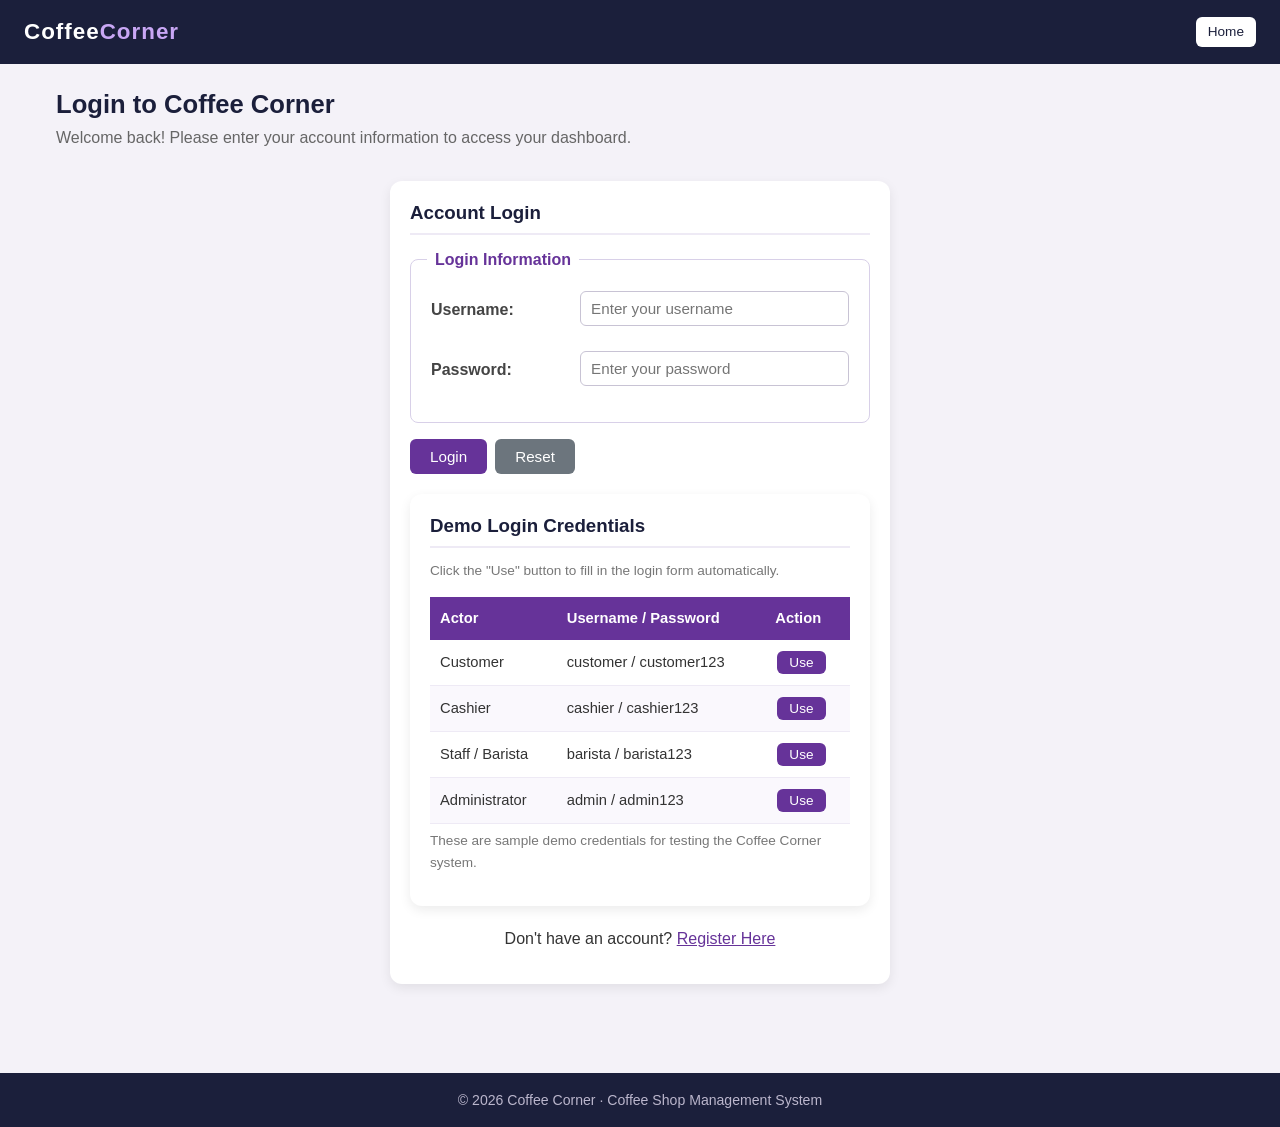
==== nnn/admin.html @ a1070505 "ai folder ar moddhe sobar .js code asse , so sobai code gula run kore dekbn apnader function gula pr" ====
<!DOCTYPE html>
<html lang="en">

<head>
    <meta charset="UTF-8">
    <meta name="viewport" content="width=device-width, initial-scale=1.0">
    <meta name="description" content="Coffee Corner Administrator Dashboard">
    <meta name="theme-color" content="#5b3825">

    <title>Admin Dashboard | Coffee Corner</title>

    <link rel="stylesheet" href="css/style.css">
</head>

<body>

    <!-- ==================== HEADER ==================== -->

    <header class="header">

        <a href="index.html" class="logo">
            Coffee<span>Corner</span>
        </a>

        <div class="user-info">

            <span class="badge admin">Administrator</span>

            <span id="welcomeUser">Welcome, Administrator</span>

            <a href="#" class="btn btn-small btn-light" onclick="logout(); return false;">
                Logout
            </a>

        </div>

    </header>


    <!-- ==================== NAVIGATION ==================== -->

    <nav class="topnav">

        <button type="button" id="nav-statsSection" class="active" onclick="showSection('statsSection')">
            Sales Analytics
        </button>

        <button type="button" id="nav-menuSection" onclick="showSection('menuSection')">
            Menu Management
        </button>

        <button type="button" id="nav-reviewsSection" onclick="showSection('reviewsSection')">
            Review Management
        </button>

        <button type="button" id="nav-staffSection" onclick="showSection('staffSection')">
            Staff Accounts
        </button>

    </nav>


    <!-- ==================== MAIN CONTAINER ==================== -->

    <main class="container">


        <!-- ==================== 1. SALES ANALYTICS ==================== -->

        <section id="statsSection" class="page-section active">

            <h2 class="page-title">
                Sales Analytics Dashboard
            </h2>

            <p class="page-subtitle">
                A summary of coffee shop sales, orders and business performance.
                <span id="reportTime" class="hint"></span>
            </p>


            <!-- Statistics Cards -->

            <div class="stats-grid">

                <div class="stat-card">
                    <div class="stat-number" id="statSales">৳ 0</div>
                    <div class="stat-label">Today's Sales</div>
                </div>

                <div class="stat-card">
                    <div class="stat-number" id="statOrders">0</div>
                    <div class="stat-label">Today's Orders</div>
                </div>

                <div class="stat-card">
                    <div class="stat-number" id="statMenuItems">0</div>
                    <div class="stat-label">Active Menu Items</div>
                </div>

                <div class="stat-card">
                    <div class="stat-number" id="statReviews">0</div>
                    <div class="stat-label">Pending Reviews</div>
                </div>

            </div>


            <!-- Sales Analysis Tables -->

            <div class="row">

                <!-- Best Selling Products -->

                <div class="col card">

                    <h3>Best-Selling Products</h3>

                    <div class="table-wrapper">

                        <table class="data-table">

                            <thead>
                                <tr>
                                    <th>Product</th>
                                    <th>Units Sold</th>
                                    <th>Sales</th>
                                </tr>
                            </thead>

                            <tbody id="bestSellingTableBody"></tbody>

                        </table>

                    </div>

                </div>


                <!-- Peak Sales Hours -->

                <div class="col card">

                    <h3>Peak Sales Hours</h3>

                    <div class="table-wrapper">

                        <table class="data-table">

                            <thead>
                                <tr>
                                    <th>Time</th>
                                    <th>Orders</th>
                                    <th>Sales</th>
                                </tr>
                            </thead>

                            <tbody id="peakSalesTableBody"></tbody>

                        </table>

                    </div>

                </div>

            </div>


            <button type="button" class="btn" onclick="generateReport()">
                Refresh Report
            </button>

        </section>



        <!-- ==================== 2. MENU MANAGEMENT ==================== -->

        <section id="menuSection" class="page-section">

            <h2 class="page-title">Menu Management</h2>

            <p class="page-subtitle">
                Add, view, edit, delete and search coffee shop menu items.
            </p>

            <div id="menuMessage" class="message"></div>


            <div class="row">


                <!-- Add / Edit Menu Form -->

                <div class="col card">

                    <h3 id="menuFormTitle">Add New Menu Item</h3>

                    <form id="menuForm" onsubmit="return saveMenuItem()">

                        <fieldset>

                            <legend>Menu Item Details</legend>

                            <table class="form-table">

                                <tr>
                                    <td>
                                        <label for="itemName">Item Name:</label>
                                    </td>

                                    <td>
                                        <input type="text" id="itemName" placeholder="e.g. Cappuccino" maxlength="100"
                                            required>

                                        <span class="error" id="itemNameError"></span>
                                    </td>
                                </tr>


                                <tr>
                                    <td>
                                        <label for="category">Category:</label>
                                    </td>

                                    <td>
                                        <select id="category" required>

                                            <option value="">-- Select Category --</option>
                                            <option>Hot Coffee</option>
                                            <option>Cold Coffee</option>
                                            <option>Snacks</option>

                                        </select>

                                        <span class="error" id="categoryError"></span>
                                    </td>
                                </tr>


                                <tr>
                                    <td>
                                        <label for="price">Price (Tk):</label>
                                    </td>

                                    <td>
                                        <input type="number" id="price" min="1" step="0.01" placeholder="Enter price"
                                            required>

                                        <span class="error" id="priceError"></span>
                                    </td>
                                </tr>


                                <tr>
                                    <td>
                                        <label for="availability">Availability:</label>
                                    </td>

                                    <td>
                                        <select id="availability">

                                            <option>Available</option>
                                            <option>Unavailable</option>

                                        </select>
                                    </td>
                                </tr>


                                <tr>
                                    <td>
                                        <label for="description">Description:</label>
                                    </td>

                                    <td>
                                        <textarea id="description" placeholder="Enter item description"
                                            maxlength="500"></textarea>
                                    </td>
                                </tr>

                            </table>

                        </fieldset>


                        <input type="hidden" id="menuItemId">

                        <input type="submit" id="menuSaveButton" class="btn" value="Add Menu Item">

                        <button type="button" class="btn btn-secondary" onclick="resetMenuForm()">
                            Cancel
                        </button>

                    </form>

                </div>



                <!-- Menu List -->

                <div class="col card">

                    <h3>All Menu Items</h3>

                    <div class="search-bar">

                        <input type="text" id="menuSearch" placeholder="Search by item name or ID..."
                            onkeyup="renderMenuItems()">

                        <select id="menuCategoryFilter" onchange="renderMenuItems()">

                            <option value="All">All Categories</option>
                            <option>Hot Coffee</option>
                            <option>Cold Coffee</option>
                            <option>Snacks</option>

                        </select>


                        <select id="menuStatusFilter" onchange="renderMenuItems()">

                            <option value="All">All Status</option>
                            <option>Available</option>
                            <option>Unavailable</option>

                        </select>

                    </div>


                    <p class="result-count" id="menuCount"></p>

                    <div class="table-wrapper">

                        <table class="data-table">

                            <thead>
                                <tr>
                                    <th>Item ID</th>
                                    <th>Item Name</th>
                                    <th>Category</th>
                                    <th>Price</th>
                                    <th>Description</th>
                                    <th>Status</th>
                                    <th>Actions</th>
                                </tr>
                            </thead>

                            <tbody id="menuTableBody"></tbody>

                        </table>

                    </div>

                </div>

            </div>

        </section>



        <!-- ==================== 3. REVIEW MANAGEMENT ==================== -->

        <section id="reviewsSection" class="page-section">

            <h2 class="page-title">Review & Rating Management</h2>

            <p class="page-subtitle">
                View customer feedback about coffee items, staff and the coffee shop.
            </p>

            <div id="reviewMessage" class="message"></div>


            <!-- Customer Reviews -->

            <div class="card">

                <h3>Customer Reviews</h3>

                <div class="search-bar">

                    <input type="text" id="reviewSearch" placeholder="Search customer or review..."
                        onkeyup="renderReviews()">


                    <select id="ratingFilter" onchange="renderReviews()">

                        <option value="All">All Ratings</option>
                        <option value="5">5 Stars</option>
                        <option value="4">4 Stars</option>
                        <option value="3">3 Stars</option>
                        <option value="2">2 Stars</option>
                        <option value="1">1 Star</option>

                    </select>


                    <select id="reviewTypeFilter" onchange="renderReviews()">

                        <option value="All">All Review Types</option>
                        <option>Coffee Item</option>
                        <option>Staff</option>
                        <option>Coffee Shop</option>

                    </select>

                </div>


                <p class="result-count" id="reviewCount"></p>

                <div class="table-wrapper">

                    <table class="data-table">

                        <thead>
                            <tr>
                                <th>Review ID</th>
                                <th>Customer</th>
                                <th>Review Type</th>
                                <th>Rating</th>
                                <th>Comment</th>
                                <th>Date</th>
                                <th>Status</th>
                                <th>Action</th>
                            </tr>
                        </thead>

                        <tbody id="reviewTableBody"></tbody>

                    </table>

                </div>

            </div>



            <!-- Admin Response Form -->

            <div class="card">

                <h3>Submit Admin Response</h3>

                <form id="responseForm" onsubmit="return saveReviewResponse()">

                    <fieldset>

                        <legend>Review Response</legend>

                        <table class="form-table">

                            <tr>
                                <td>
                                    <label for="responseReviewId">Review ID:</label>
                                </td>

                                <td>
                                    <input type="text" id="responseReviewId" placeholder="Enter review ID" required>

                                    <span class="error" id="responseReviewIdError"></span>
                                </td>
                            </tr>


                            <tr>
                                <td>
                                    <label for="adminResponse">Admin Response:</label>
                                </td>

                                <td>
                                    <textarea id="adminResponse" placeholder="Write your response" maxlength="1000"
                                        required></textarea>

                                    <span class="error" id="adminResponseError"></span>
                                </td>
                            </tr>

                        </table>

                    </fieldset>


                    <input type="submit" class="btn" value="Submit Response">

                    <button type="button" class="btn btn-secondary" onclick="resetResponseForm()">
                        Cancel
                    </button>

                </form>

            </div>

        </section>



        <!-- ==================== 4. STAFF ACCOUNT MANAGEMENT ==================== -->

        <section id="staffSection" class="page-section">

            <h2 class="page-title">Staff Account Management</h2>

            <p class="page-subtitle">
                Create, view, edit, delete and search cashier and staff accounts.
            </p>

            <div id="staffMessage" class="message"></div>


            <div class="row">


                <!-- Staff Form -->

                <div class="col card">

                    <h3 id="staffFormTitle">Add New Staff</h3>

                    <form id="staffForm" onsubmit="return saveStaff()">

                        <fieldset>

                            <legend>Staff Details</legend>

                            <table class="form-table">

                                <tr>
                                    <td>
                                        <label for="staffName">Full Name:</label>
                                    </td>

                                    <td>
                                        <input type="text" id="staffName" placeholder="Enter staff name" maxlength="100"
                                            required>

                                        <span class="error" id="staffNameError"></span>
                                    </td>
                                </tr>


                                <tr>
                                    <td>
                                        <label for="staffEmail">Email:</label>
                                    </td>

                                    <td>
                                        <input type="email" id="staffEmail" placeholder="Enter email address"
                                            maxlength="150" required>

                                        <span class="error" id="staffEmailError"></span>
                                    </td>
                                </tr>


                                <tr>
                                    <td>
                                        <label for="staffRole">Role:</label>
                                    </td>

                                    <td>
                                        <select id="staffRole" required>

                                            <option value="">-- Select Role --</option>
                                            <option>Cashier</option>
                                            <option>Staff</option>

                                        </select>

                                        <span class="error" id="staffRoleError"></span>
                                    </td>
                                </tr>


                                <tr>
                                    <td>
                                        <label for="staffPassword">Password:</label>
                                    </td>

                                    <td>
                                        <input type="password" id="staffPassword" placeholder="Enter password"
                                            minlength="6">

                                        <span class="error" id="staffPasswordError"></span>
                                    </td>
                                </tr>


                                <tr>
                                    <td>Status:</td>

                                    <td>

                                        <input type="radio" id="staffActive" name="staffStatus" value="Active" checked>

                                        <label for="staffActive" class="option-label">
                                            Active
                                        </label>


                                        <input type="radio" id="staffBlocked" name="staffStatus" value="Blocked">

                                        <label for="staffBlocked" class="option-label">
                                            Blocked
                                        </label>

                                    </td>
                                </tr>

                            </table>

                        </fieldset>


                        <input type="hidden" id="staffId">

                        <input type="submit" id="staffSaveButton" class="btn" value="Add Staff">

                        <button type="button" class="btn btn-secondary" onclick="resetStaffForm()">
                            Cancel
                        </button>

                    </form>

                </div>



                <!-- Staff List -->

                <div class="col card">

                    <h3>All Staff Members</h3>

                    <div class="search-bar">

                        <input type="text" id="staffSearch" placeholder="Search by name, email or ID..."
                            onkeyup="renderStaff()">


                        <select id="staffRoleFilter" onchange="renderStaff()">

                            <option value="All">All Roles</option>
                            <option>Cashier</option>
                            <option>Staff</option>

                        </select>


                        <select id="staffStatusFilter" onchange="renderStaff()">

                            <option value="All">Any Status</option>
                            <option>Active</option>
                            <option>Blocked</option>

                        </select>

                    </div>


                    <p class="result-count" id="staffCount"></p>

                    <div class="table-wrapper">

                        <table class="data-table">

                            <thead>
                                <tr>
                                    <th>Staff ID</th>
                                    <th>Name</th>
                                    <th>Email</th>
                                    <th>Role</th>
                                    <th>Status</th>
                                    <th>Actions</th>
                                </tr>
                            </thead>

                            <tbody id="staffTableBody"></tbody>

                        </table>

                    </div>

                </div>

            </div>

        </section>

    </main>


    <!-- ==================== FOOTER ==================== -->

    <footer class="footer">

        <p>
            &copy; 2026 Coffee Corner. All Rights Reserved.
        </p>

        <p>
            Coffee Shop Management System
        </p>

    </footer>


    <!-- ==================== JAVASCRIPT FILES ==================== -->

    <script src="js/data.js"></script>
    <script src="js/common.js"></script>
    <script src="js/admin.js"></script>

</body>

</html>
---- nnn/css/style.css ----
/* =====================================================================
   COFFEE CORNER - style.css  (reviewed and corrected version)
   Follows the BookNest style sheet approach (purple theme, sticky nav,
   rounded cards, auto-fit grids). All Coffee Corner class names are
   kept, so the existing HTML and JavaScript work without any change.

   FIXES IN THIS VERSION
   1. .logo stays white on hover (it was being overridden by the
      .header a:not(.btn):hover rule).
   2. A disabled .btn stays grey on hover for every variant
      (.btn-danger, .btn-success, ... used to turn coloured again).
   3. .message.error now has the same text size as the other messages,
      and an empty .message no longer shows as an empty coloured bar.
   4. .col / .col-wide / .row > .card no longer overflow on 320px phones.
   5. More input types are styled (search, url, datetime-local, ...)
      and every field has max-width: 100%.
   6. Badge aliases added: .badge.administrator, .badge.barista.
   7. Rules that existed in the old CSS but were missing here are added
      back: .role-grid, .bar-* chart, min-width: 0, 480px adjustments.
   8. prefers-reduced-motion is respected.
   ===================================================================== */


/* ==================== 1. RESET AND PAGE DEFAULTS ==================== */

* {
    margin: 0;
    padding: 0;
    box-sizing: border-box;
}

html {
    scroll-behavior: smooth;
}

body {
    font-family: "Segoe UI", Arial, sans-serif;
    font-size: 16px;
    line-height: 1.6;
    color: #333333;
    background-color: #F4F2F8;
}

h1,
h2,
h3 {
    line-height: 1.3;
    color: #1B1F3B;
}

/* Normal links keep the default underline (like the BookNest sheet) */
a {
    color: #663399;
}

a:hover {
    color: #8E6CC8;
}

button,
input,
select,
textarea {
    font-family: inherit;
    font-size: 0.95rem;
}

button {
    cursor: pointer;
}

img {
    max-width: 100%;
}


/* ==================== 2. HEADER ==================== */

.header {
    background-color: #1B1F3B;
    color: white;
    padding: 14px 24px;
    display: flex;
    justify-content: space-between;
    align-items: center;
    flex-wrap: wrap;
    gap: 10px;
}

.logo {
    font-size: 1.4rem;
    font-weight: bold;
    color: white;
    text-decoration: none;
    letter-spacing: 1px;
}

.logo span {
    color: #C9A7F5;
}

.user-info {
    display: flex;
    align-items: center;
    flex-wrap: wrap;
    gap: 12px;
    font-size: 0.95rem;
    color: white;
}

.header a:not(.btn) {
    color: white;
    text-decoration: none;
}

.header a:not(.btn):hover {
    color: #C9A7F5;
}

/* FIX 1: must come AFTER the rule above, otherwise it never applies */
.header a.logo:hover {
    color: white;
}


/* ==================== 3. NAVIGATION ==================== */

.topnav {
    position: sticky;
    top: 0;
    z-index: 10;
    background-color: #2B2F55;
    padding: 0 16px;
    overflow-x: auto;
    white-space: nowrap;
}

.topnav a,
.topnav button {
    display: inline-block;
    color: #F2F2F2;
    background-color: transparent;
    border: none;
    font-family: inherit;
    font-size: 0.95rem;
    padding: 14px 16px;
    text-decoration: none;
    cursor: pointer;
    border-bottom: 3px solid transparent;
    transition: background-color 0.3s;
}

.topnav a:hover,
.topnav button:hover {
    background-color: #3D4270;
    color: white;
}

.topnav a.active,
.topnav button.active {
    border-bottom: 3px solid #C9A7F5;
    background-color: #3D4270;
    color: white;
}

/* Homepage navigation (inside header) */

.home-nav {
    display: flex;
    align-items: center;
    justify-content: center;
    flex-wrap: wrap;
    gap: 18px;
}

.home-nav>a:not(.btn) {
    color: white;
    font-size: 0.95rem;
    text-decoration: none;
}

.home-nav>a:not(.btn):hover {
    color: #C9A7F5;
}


/* ==================== 4. BUTTONS ==================== */

.btn {
    display: inline-block;
    background-color: #663399;
    color: white;
    border: none;
    padding: 9px 20px;
    border-radius: 6px;
    font-family: inherit;
    font-size: 0.95rem;
    cursor: pointer;
    text-decoration: none;
    transition: background-color 0.3s;
}

.btn:hover {
    background-color: #8E6CC8;
    color: white;
}

.btn:focus {
    outline: 3px solid orange;
}

.btn-secondary {
    background-color: #6C757D;
}

.btn-secondary:hover {
    background-color: #868E96;
}

.btn-success {
    background-color: #2E7D32;
}

.btn-success:hover {
    background-color: #43A047;
}

.btn-danger {
    background-color: #C62828;
}

.btn-danger:hover {
    background-color: #E53935;
}

.btn-light {
    background-color: white;
    color: #1B1F3B;
}

.btn-light:hover {
    background-color: #EEEAF5;
    color: #1B1F3B;
}

.btn-small {
    padding: 4px 12px;
    font-size: 0.85rem;
}

/* FIX 2: disabled rule is placed AFTER all variants and also covers
   :hover, so a disabled button stays grey whatever its colour class is */
.btn:disabled,
.btn:disabled:hover {
    background-color: #BBBBBB;
    color: white;
    cursor: not-allowed;
}


/* ==================== 5. MAIN CONTAINER ==================== */

.container {
    max-width: 1200px;
    margin: 0 auto;
    padding: 24px 16px;
    min-height: 75vh;
}

/* Section is hidden until it gets the "active" class
   (inline style.display from JavaScript also works).
   NOTE: a .page-section that has neither "active" nor an inline
   display style will NOT be visible. */
.page-section {
    display: none;
    margin-bottom: 35px;
    scroll-margin-top: 70px;
}

.page-section.active {
    display: block;
}

.page-title {
    margin-bottom: 4px;
    font-size: 1.6rem;
}

.page-subtitle {
    color: #666666;
    margin-bottom: 20px;
}

.hint {
    display: block;
    font-size: 0.85rem;
    color: #777777;
    margin-top: 6px;
}

/* Lets flex/grid children shrink instead of overflowing the page */
.container,
.page-section,
.card {
    min-width: 0;
}


/* ==================== 6. CARD DESIGN ==================== */

.card {
    background-color: white;
    border-radius: 12px;
    box-shadow: 0 4px 12px rgba(0, 0, 0, 0.08);
    padding: 20px;
    margin-bottom: 20px;
}

.card h3 {
    margin-bottom: 12px;
    padding-bottom: 8px;
    border-bottom: 2px solid #EEEAF5;
}

.card p {
    margin-bottom: 12px;
}

.card ul {
    padding-left: 22px;
}

.card li {
    margin-bottom: 8px;
}


/* ==================== 7. ROW AND COLUMN ==================== */

.row {
    display: flex;
    flex-wrap: wrap;
    gap: 20px;
}

/* FIX 4: min(300px, 100%) so nothing is wider than a small phone screen */
.col {
    flex: 1;
    min-width: min(300px, 100%);
}

.col-wide {
    flex: 2;
    min-width: min(300px, 100%);
}

.row>.card {
    flex: 1;
    min-width: min(300px, 100%);
}


/* ==================== 8. STATISTICS CARDS ==================== */

.stats-grid {
    display: grid;
    grid-template-columns: repeat(auto-fit, minmax(200px, 1fr));
    gap: 16px;
    margin: 20px 0;
}

.stat-card {
    background-color: white;
    border-radius: 12px;
    padding: 18px;
    box-shadow: 0 4px 12px rgba(0, 0, 0, 0.08);
    border-left: 6px solid #663399;
    transition: transform 0.3s;
}

.stat-card:hover {
    transform: scale(1.03);
}

.stat-number {
    font-size: 2rem;
    font-weight: bold;
    color: #1B1F3B;
    overflow-wrap: anywhere;
}

.stat-label {
    color: #666666;
    font-size: 0.9rem;
}


/* ==================== 9. FORMS ==================== */

fieldset {
    border: 1px solid #D8D0E8;
    border-radius: 8px;
    padding: 12px 16px 16px 16px;
    margin-bottom: 16px;
}

legend {
    font-weight: bold;
    color: #663399;
    padding: 0 8px;
}

.form-table {
    width: 100%;
    border-collapse: collapse;
}

.form-table td {
    padding: 6px 4px;
    vertical-align: top;
}

.form-table td:first-child {
    width: 35%;
    padding-top: 12px;
}

label {
    font-weight: 600;
    color: #444444;
}

.option-label {
    font-weight: normal;
    margin-right: 12px;
}

/* FIX 5: more input types added to the list */
input[type="text"],
input[type="email"],
input[type="password"],
input[type="number"],
input[type="date"],
input[type="time"],
input[type="datetime-local"],
input[type="tel"],
input[type="search"],
input[type="url"],
select,
textarea {
    width: 100%;
    padding: 8px 10px;
    border: 1px solid #C8C3D4;
    border-radius: 6px;
    font-family: inherit;
    font-size: 0.95rem;
    background-color: white;
}

/* Prevent any field (including type="file") from overflowing */
input,
select,
textarea {
    max-width: 100%;
}

input:focus,
select:focus,
textarea:focus {
    outline: 2px solid #8E6CC8;
    border-color: #8E6CC8;
}

textarea {
    resize: none;
}

input[type="radio"],
input[type="checkbox"] {
    width: auto;
    margin-right: 4px;
    accent-color: #663399;
}

input[type="submit"] {
    cursor: pointer;
}

.form-actions {
    display: flex;
    flex-wrap: wrap;
    gap: 8px;
    margin-top: 12px;
}


/* ==================== 10. VALIDATION MESSAGES ==================== */

/* Small text under a field (always takes its space, so the layout
   does not jump when an error appears) */
.error {
    display: block;
    color: #C62828;
    font-size: 0.85rem;
    min-height: 1em;
}

.message {
    display: none;
    padding: 10px 14px;
    border-radius: 6px;
    margin-bottom: 14px;
    border-left: 5px solid;
}

/* Kept from the Coffee Corner code: these two show automatically */
.message.success {
    display: block;
    background-color: #E8F5E9;
    border-color: #2E7D32;
    color: #1B5E20;
}

.message.error-message {
    display: block;
    background-color: #FFEBEE;
    border-color: #C62828;
    color: #B71C1C;
}

/* From the BookNest sheet: hidden until JavaScript shows them.
   FIX 3: font-size and min-height reset, because the plain .error
   rule above would otherwise make this message smaller than the rest */
.message.error {
    font-size: 0.95rem;
    min-height: 0;
    background-color: #FFEBEE;
    border-color: #C62828;
    color: #B71C1C;
}

.message.info {
    background-color: #E3F2FD;
    border-color: #1565C0;
    color: #0D47A1;
}

/* FIX 3: an empty message box never shows as an empty coloured bar.
   Must stay AFTER the .message.success / .message.error-message rules */
.message:empty {
    display: none;
}


/* ==================== 11. TABLES ==================== */

.table-wrapper {
    width: 100%;
    overflow-x: auto;
    margin-top: 15px;
}

.data-table {
    width: 100%;
    border-collapse: collapse;
    background-color: white;
    font-size: 0.92rem;
}

.data-table th {
    background-color: #663399;
    color: white;
    text-align: left;
    padding: 10px;
    white-space: nowrap;
}

.data-table td {
    padding: 9px 10px;
    border-bottom: 1px solid #EEEAF5;
}

/* Ids and action buttons never break onto two lines */
.data-table td:first-child,
.data-table td:last-child {
    white-space: nowrap;
}

.data-table tbody tr:nth-child(even) {
    background-color: #FAF8FD;
}

.data-table tbody tr:hover {
    background-color: #F0EAFA;
}

.data-table td .btn {
    margin: 2px;
}

.empty-row {
    text-align: center;
    color: #888888;
    padding: 20px;
}

.result-count {
    font-size: 0.85rem;
    color: #666666;
    margin-bottom: 8px;
}


/* ==================== 12. SEARCH AND FILTER ==================== */

.search-bar {
    display: flex;
    flex-wrap: wrap;
    gap: 10px;
    margin-bottom: 14px;
}

.search-bar input {
    flex: 2;
    min-width: 200px;
    width: auto;
}

.search-bar select {
    flex: 1;
    min-width: 150px;
    width: auto;
}


/* ==================== 13. PRICE SUMMARY ==================== */

.price-summary {
    background-color: #F7F3FC;
    border: 2px dashed #C9A7F5;
    border-radius: 10px;
    padding: 16px;
    margin: 20px 0;
}

.price-summary h3 {
    color: #663399;
    margin-bottom: 12px;
    border-bottom: none;
    padding-bottom: 0;
}

.price-summary p {
    display: flex;
    justify-content: space-between;
    gap: 10px;
    border-bottom: 1px solid #E5DCF2;
    padding: 7px 0;
    margin-bottom: 0;
}

.price-summary p:last-child {
    border-bottom: none;
    font-weight: bold;
}

.price-summary strong {
    color: #663399;
}


/* ==================== 14. BADGES ==================== */

.badge {
    display: inline-block;
    padding: 2px 10px;
    border-radius: 12px;
    font-size: 0.78rem;
    font-weight: bold;
    color: white;
    background-color: #6C757D;
    white-space: nowrap;
}

/* Role badges. The class name must match the role text your page prints */
.badge.admin {
    background-color: #C62828;
}

.badge.administrator {
    background-color: #C62828;
}

.badge.customer {
    background-color: #2E7D32;
}

.badge.cashier {
    background-color: #1565C0;
}

.badge.staff {
    background-color: #EF6C00;
}

.badge.barista {
    background-color: #EF6C00;
}

.badge.green {
    background-color: #2E7D32;
}

.badge.orange {
    background-color: #EF6C00;
}

.badge.red {
    background-color: #C62828;
}

.badge.blue {
    background-color: #1565C0;
}

.badge.grey {
    background-color: #6C757D;
}

/* Status badges */

.status-badge {
    display: inline-block;
    padding: 2px 10px;
    border-radius: 12px;
    font-size: 0.78rem;
    font-weight: bold;
    white-space: nowrap;
}

.status-success {
    background-color: #E8F5E9;
    color: #1B5E20;
}

.status-warning {
    background-color: #FFF3E0;
    color: #E65100;
}

.status-danger {
    background-color: #FFEBEE;
    color: #B71C1C;
}

.status-neutral {
    background-color: #EEEEEE;
    color: #555555;
}


/* ==================== 15. HOMEPAGE HERO SECTION ==================== */

/* Coffee Corner hero (class names kept) */
.hero-section {
    min-height: 420px;
    padding: 70px 20px;
    display: flex;
    align-items: center;
    justify-content: center;
    text-align: center;
    background-color: #1B1F3B;
    color: white;
}

.hero-content {
    max-width: 720px;
}

.hero-tagline {
    color: #C9A7F5;
    font-weight: bold;
    font-size: 0.85rem;
    letter-spacing: 3px;
    margin-bottom: 15px;
}

.hero-content h1 {
    color: white;
    font-size: 2.6rem;
    margin-bottom: 10px;
}

.hero-content h1 span {
    display: block;
    color: #C9A7F5;
}

.hero-content>p:not(.hero-tagline) {
    font-size: 1.15rem;
    color: #D9D4E8;
    max-width: 650px;
    margin: 0 auto 24px auto;
}

.hero-actions {
    display: flex;
    flex-wrap: wrap;
    justify-content: center;
    gap: 10px;
}

.hero-actions .btn {
    padding: 12px 28px;
}

/* From the BookNest sheet (works if you use these classes) */
.hero {
    background-color: #1B1F3B;
    color: white;
    text-align: center;
    padding: 70px 20px;
}

.hero h1 {
    color: white;
    font-size: 2.6rem;
    margin-bottom: 10px;
}

.hero p {
    font-size: 1.15rem;
    color: #D9D4E8;
    max-width: 650px;
    margin: 0 auto 24px auto;
}

.hero .btn {
    margin: 4px;
    padding: 12px 28px;
}

.hero-search {
    max-width: 640px;
    margin: 26px auto 0 auto;
    display: flex;
    flex-wrap: wrap;
    gap: 8px;
}

.hero-search input {
    flex: 3;
    min-width: 220px;
    padding: 13px 16px;
    font-size: 1rem;
    border: none;
}

.hero-search select {
    flex: 1;
    min-width: 150px;
    border: none;
}


/* ==================== 16. FOOTER ==================== */

.footer {
    background-color: #1B1F3B;
    color: #BBB6CC;
    text-align: center;
    padding: 16px;
    margin-top: 30px;
    font-size: 0.88rem;
}

.footer p {
    margin: 5px 0;
}

.footer a:not(.btn) {
    color: #D9D4E8;
    text-decoration: none;
}

.footer a:not(.btn):hover {
    color: white;
    text-decoration: underline;
}


/* ==================== 17. ROLE GRID AND BAR CHART ==================== */
/* These two blocks existed in the old CSS (their mobile rules were in
   the old file) but were missing in the new one.
   The base rules below are rebuilt in the same purple theme.
   If your HTML uses different class names for the bar track / fill,
   rename .bar-track and .bar-fill to match. */

.role-grid {
    display: grid;
    grid-template-columns: repeat(auto-fit, minmax(220px, 1fr));
    gap: 16px;
    margin: 20px 0;
}

.bar-row {
    display: flex;
    align-items: center;
    gap: 10px;
    margin-bottom: 10px;
}

.bar-label {
    width: 140px;
    flex-shrink: 0;
    font-size: 0.9rem;
}

.bar-track {
    flex: 1;
    min-width: 0;
    height: 18px;
    background-color: #EEEAF5;
    border-radius: 9px;
    overflow: hidden;
}

.bar-fill {
    height: 100%;
    background-color: #663399;
    border-radius: 9px;
}

.bar-value {
    width: 60px;
    flex-shrink: 0;
    text-align: right;
    font-size: 0.9rem;
    font-weight: bold;
}


/* ==================== 18. EXTRA HELPERS ==================== */

.log-item {
    background-color: white;
    border-left: 5px solid #663399;
    border-radius: 4px;
    padding: 8px 12px;
    margin-bottom: 8px;
    box-shadow: 0 1px 3px rgba(0, 0, 0, 0.06);
}

.result-box {
    background-color: #F7F3FC;
    border: 2px dashed #C9A7F5;
    border-radius: 10px;
    padding: 16px;
    margin-top: 12px;
}

button:focus-visible,
a:focus-visible,
input:focus-visible,
select:focus-visible,
textarea:focus-visible {
    outline: 2px solid #8E6CC8;
    outline-offset: 2px;
}


/* ==================== 19. RESPONSIVE ==================== */
/* Grids and flex-wrap above already adjust most of the layout.
   These blocks only handle what they cannot. They must stay at the
   END of the file so they override the base rules above. */

@media screen and (max-width: 768px) {

    .form-table,
    .form-table tbody,
    .form-table tr,
    .form-table td {
        display: block;
        width: 100%;
    }

    .form-table td:first-child {
        width: 100%;
        padding-top: 6px;
        padding-bottom: 2px;
    }

    .bar-label {
        width: 100px;
        font-size: 0.8rem;
    }

    .bar-value {
        width: 40px;
        font-size: 0.8rem;
    }

}

@media screen and (max-width: 480px) {

    .container {
        padding: 20px 12px;
    }

    fieldset {
        padding: 12px;
    }

    .role-grid {
        grid-template-columns: 1fr;
    }

    .hero,
    .hero-section {
        padding: 45px 15px;
    }

    .hero h1,
    .hero-content h1 {
        font-size: 2rem;
    }

    .bar-row {
        gap: 6px;
    }

}


/* ==================== 20. REDUCED MOTION ==================== */

@media (prefers-reduced-motion: reduce) {

    html {
        scroll-behavior: auto;
    }

    .stat-card,
    .btn,
    .topnav a,
    .topnav button {
        transition: none;
    }

    .stat-card:hover {
        transform: none;
    }

}


/* ==================== END OF STYLE.CSS ==================== */
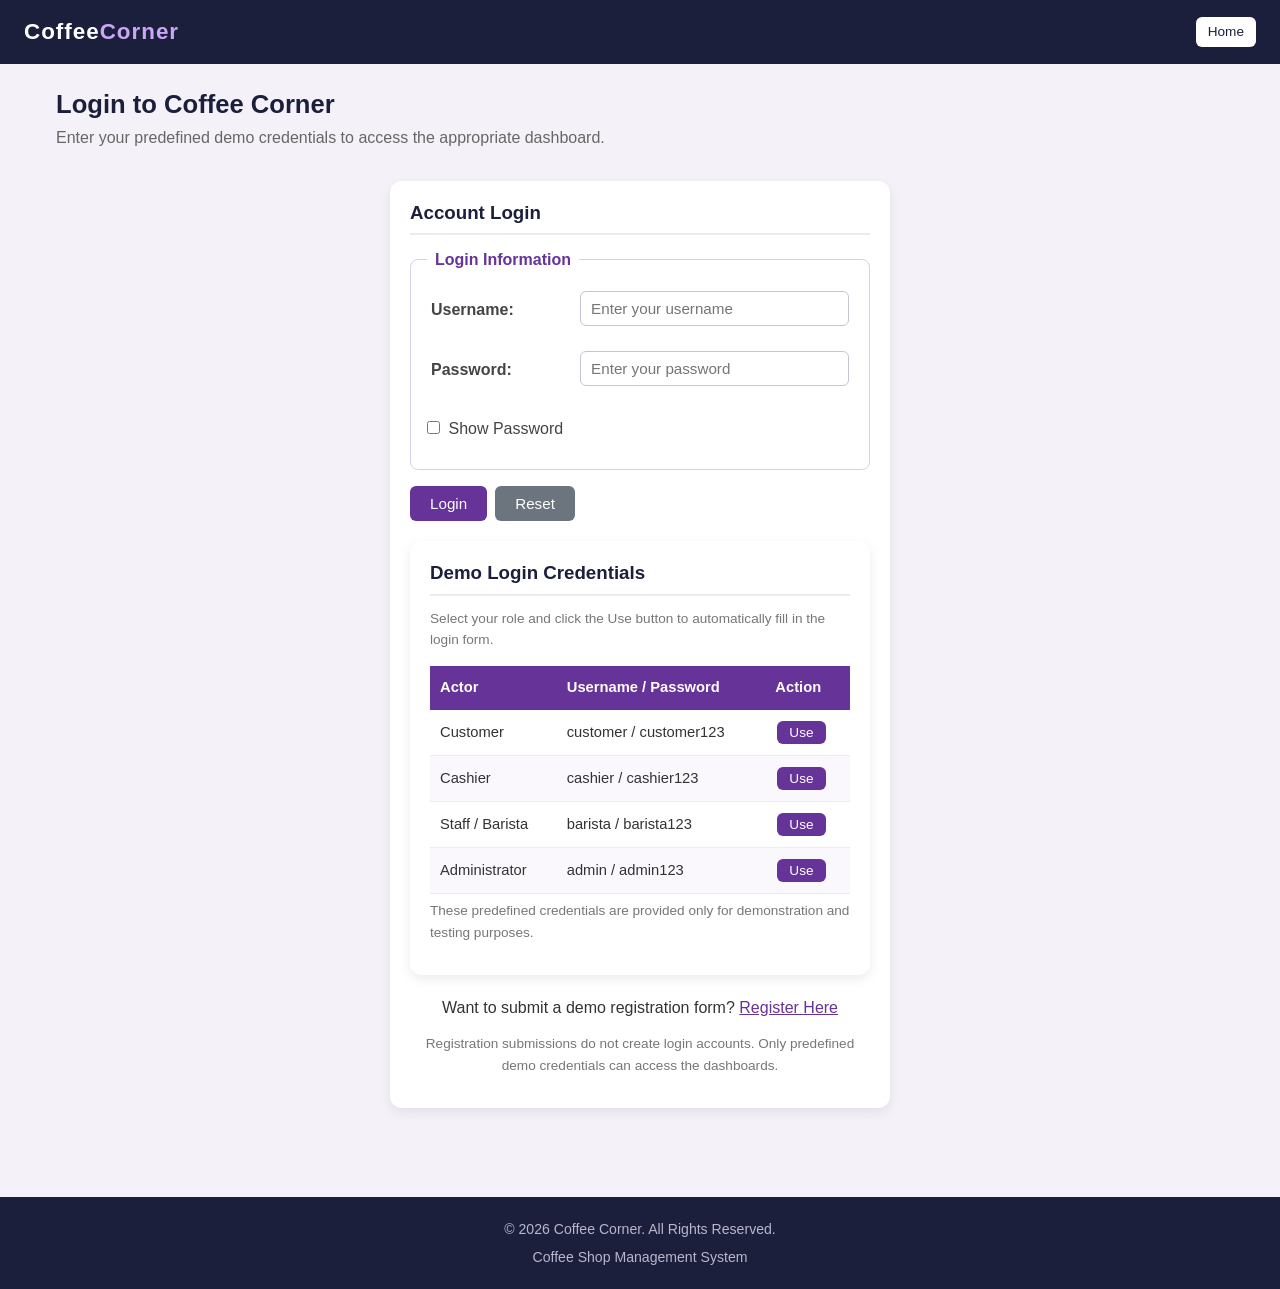
==== commit ed123afe: "Update admin, barista, cashier and customer modules" ====
--- a/nnn/admin.html
+++ b/nnn/admin.html
@@ -79,38 +79,70 @@
             </p>
 
 
-            <!-- Statistics Cards -->
+            <!-- STATISTICS CARDS -->
 
             <div class="stats-grid">
 
                 <div class="stat-card">
-                    <div class="stat-number" id="statSales">৳ 0</div>
-                    <div class="stat-label">Today's Sales</div>
-                </div>
+
+                    <div class="stat-number" id="statSales">
+                        ৳ 0
+                    </div>
+
+                    <div class="stat-label">
+                        Today's Sales
+                    </div>
+
+                </div>
+
 
                 <div class="stat-card">
-                    <div class="stat-number" id="statOrders">0</div>
-                    <div class="stat-label">Today's Orders</div>
-                </div>
+
+                    <div class="stat-number" id="statOrders">
+                        0
+                    </div>
+
+                    <div class="stat-label">
+                        Today's Orders
+                    </div>
+
+                </div>
+
 
                 <div class="stat-card">
-                    <div class="stat-number" id="statMenuItems">0</div>
-                    <div class="stat-label">Active Menu Items</div>
-                </div>
+
+                    <div class="stat-number" id="statMenuItems">
+                        0
+                    </div>
+
+                    <div class="stat-label">
+                        Active Menu Items
+                    </div>
+
+                </div>
+
 
                 <div class="stat-card">
-                    <div class="stat-number" id="statReviews">0</div>
-                    <div class="stat-label">Pending Reviews</div>
+
+                    <div class="stat-number" id="statReviews">
+                        0
+                    </div>
+
+                    <div class="stat-label">
+                        Pending Reviews
+                    </div>
+
                 </div>
 
             </div>
 
 
-            <!-- Sales Analysis Tables -->
+            <!-- SALES ANALYSIS TABLES -->
 
             <div class="row">
 
-                <!-- Best Selling Products -->
+
+                <!-- BEST SELLING PRODUCTS -->
 
                 <div class="col card">
 
@@ -121,11 +153,13 @@
                         <table class="data-table">
 
                             <thead>
+
                                 <tr>
                                     <th>Product</th>
                                     <th>Units Sold</th>
                                     <th>Sales</th>
                                 </tr>
+
                             </thead>
 
                             <tbody id="bestSellingTableBody"></tbody>
@@ -137,7 +171,7 @@
                 </div>
 
 
-                <!-- Peak Sales Hours -->
+                <!-- PEAK SALES HOURS -->
 
                 <div class="col card">
 
@@ -148,11 +182,13 @@
                         <table class="data-table">
 
                             <thead>
+
                                 <tr>
                                     <th>Time</th>
                                     <th>Orders</th>
                                     <th>Sales</th>
                                 </tr>
+
                             </thead>
 
                             <tbody id="peakSalesTableBody"></tbody>
@@ -167,7 +203,9 @@
 
 
             <button type="button" class="btn" onclick="generateReport()">
+
                 Refresh Report
+
             </button>
 
         </section>
@@ -178,23 +216,28 @@
 
         <section id="menuSection" class="page-section">
 
-            <h2 class="page-title">Menu Management</h2>
+            <h2 class="page-title">
+                Menu Management
+            </h2>
 
             <p class="page-subtitle">
                 Add, view, edit, delete and search coffee shop menu items.
             </p>
 
-            <div id="menuMessage" class="message"></div>
+            <div id="menuMessage" class="message" aria-live="polite">
+            </div>
 
 
             <div class="row">
 
 
-                <!-- Add / Edit Menu Form -->
+                <!-- ADD / EDIT MENU FORM -->
 
                 <div class="col card">
 
-                    <h3 id="menuFormTitle">Add New Menu Item</h3>
+                    <h3 id="menuFormTitle">
+                        Add New Menu Item
+                    </h3>
 
                     <form id="menuForm" onsubmit="return saveMenuItem()">
 
@@ -204,80 +247,121 @@
 
                             <table class="form-table">
 
-                                <tr>
-                                    <td>
-                                        <label for="itemName">Item Name:</label>
-                                    </td>
-
-                                    <td>
+
+                                <tr>
+
+                                    <td>
+                                        <label for="itemName">
+                                            Item Name:
+                                        </label>
+                                    </td>
+
+                                    <td>
+
                                         <input type="text" id="itemName" placeholder="e.g. Cappuccino" maxlength="100"
                                             required>
 
-                                        <span class="error" id="itemNameError"></span>
-                                    </td>
-                                </tr>
-
-
-                                <tr>
-                                    <td>
-                                        <label for="category">Category:</label>
-                                    </td>
-
-                                    <td>
+                                        <span class="error" id="itemNameError">
+                                        </span>
+
+                                    </td>
+
+                                </tr>
+
+
+                                <tr>
+
+                                    <td>
+                                        <label for="category">
+                                            Category:
+                                        </label>
+                                    </td>
+
+                                    <td>
+
                                         <select id="category" required>
 
-                                            <option value="">-- Select Category --</option>
+                                            <option value="">
+                                                -- Select Category --
+                                            </option>
+
                                             <option>Hot Coffee</option>
+
                                             <option>Cold Coffee</option>
+
                                             <option>Snacks</option>
 
                                         </select>
 
-                                        <span class="error" id="categoryError"></span>
-                                    </td>
-                                </tr>
-
-
-                                <tr>
-                                    <td>
-                                        <label for="price">Price (Tk):</label>
-                                    </td>
-
-                                    <td>
+                                        <span class="error" id="categoryError">
+                                        </span>
+
+                                    </td>
+
+                                </tr>
+
+
+                                <tr>
+
+                                    <td>
+                                        <label for="price">
+                                            Price (Tk):
+                                        </label>
+                                    </td>
+
+                                    <td>
+
                                         <input type="number" id="price" min="1" step="0.01" placeholder="Enter price"
                                             required>
 
-                                        <span class="error" id="priceError"></span>
-                                    </td>
-                                </tr>
-
-
-                                <tr>
-                                    <td>
-                                        <label for="availability">Availability:</label>
-                                    </td>
-
-                                    <td>
+                                        <span class="error" id="priceError">
+                                        </span>
+
+                                    </td>
+
+                                </tr>
+
+
+                                <tr>
+
+                                    <td>
+                                        <label for="availability">
+                                            Availability:
+                                        </label>
+                                    </td>
+
+                                    <td>
+
                                         <select id="availability">
 
                                             <option>Available</option>
+
                                             <option>Unavailable</option>
 
                                         </select>
-                                    </td>
-                                </tr>
-
-
-                                <tr>
-                                    <td>
-                                        <label for="description">Description:</label>
-                                    </td>
-
-                                    <td>
+
+                                    </td>
+
+                                </tr>
+
+
+                                <tr>
+
+                                    <td>
+                                        <label for="description">
+                                            Description:
+                                        </label>
+                                    </td>
+
+                                    <td>
+
                                         <textarea id="description" placeholder="Enter item description"
                                             maxlength="500"></textarea>
-                                    </td>
-                                </tr>
+
+                                    </td>
+
+                                </tr>
+
 
                             </table>
 
@@ -286,10 +370,14 @@
 
                         <input type="hidden" id="menuItemId">
 
+
                         <input type="submit" id="menuSaveButton" class="btn" value="Add Menu Item">
 
+
                         <button type="button" class="btn btn-secondary" onclick="resetMenuForm()">
+
                             Cancel
+
                         </button>
 
                     </form>
@@ -298,7 +386,7 @@
 
 
 
-                <!-- Menu List -->
+                <!-- MENU LIST -->
 
                 <div class="col card">
 
@@ -309,11 +397,17 @@
                         <input type="text" id="menuSearch" placeholder="Search by item name or ID..."
                             onkeyup="renderMenuItems()">
 
+
                         <select id="menuCategoryFilter" onchange="renderMenuItems()">
 
-                            <option value="All">All Categories</option>
+                            <option value="All">
+                                All Categories
+                            </option>
+
                             <option>Hot Coffee</option>
+
                             <option>Cold Coffee</option>
+
                             <option>Snacks</option>
 
                         </select>
@@ -321,8 +415,12 @@
 
                         <select id="menuStatusFilter" onchange="renderMenuItems()">
 
-                            <option value="All">All Status</option>
+                            <option value="All">
+                                All Status
+                            </option>
+
                             <option>Available</option>
+
                             <option>Unavailable</option>
 
                         </select>
@@ -332,12 +430,15 @@
 
                     <p class="result-count" id="menuCount"></p>
 
+
                     <div class="table-wrapper">
 
                         <table class="data-table">
 
                             <thead>
-                                <tr>
+
+                                <tr>
+
                                     <th>Item ID</th>
                                     <th>Item Name</th>
                                     <th>Category</th>
@@ -345,7 +446,9 @@
                                     <th>Description</th>
                                     <th>Status</th>
                                     <th>Actions</th>
-                                </tr>
+
+                                </tr>
+
                             </thead>
 
                             <tbody id="menuTableBody"></tbody>
@@ -366,16 +469,19 @@
 
         <section id="reviewsSection" class="page-section">
 
-            <h2 class="page-title">Review & Rating Management</h2>
+            <h2 class="page-title">
+                Review & Rating Management
+            </h2>
 
             <p class="page-subtitle">
                 View customer feedback about coffee items, staff and the coffee shop.
             </p>
 
-            <div id="reviewMessage" class="message"></div>
-
-
-            <!-- Customer Reviews -->
+            <div id="reviewMessage" class="message" aria-live="polite">
+            </div>
+
+
+            <!-- CUSTOMER REVIEWS -->
 
             <div class="card">
 
@@ -389,11 +495,18 @@
 
                     <select id="ratingFilter" onchange="renderReviews()">
 
-                        <option value="All">All Ratings</option>
+                        <option value="All">
+                            All Ratings
+                        </option>
+
                         <option value="5">5 Stars</option>
+
                         <option value="4">4 Stars</option>
+
                         <option value="3">3 Stars</option>
+
                         <option value="2">2 Stars</option>
+
                         <option value="1">1 Star</option>
 
                     </select>
@@ -401,9 +514,14 @@
 
                     <select id="reviewTypeFilter" onchange="renderReviews()">
 
-                        <option value="All">All Review Types</option>
+                        <option value="All">
+                            All Review Types
+                        </option>
+
                         <option>Coffee Item</option>
+
                         <option>Staff</option>
+
                         <option>Coffee Shop</option>
 
                     </select>
@@ -413,12 +531,15 @@
 
                 <p class="result-count" id="reviewCount"></p>
 
+
                 <div class="table-wrapper">
 
                     <table class="data-table">
 
                         <thead>
+
                             <tr>
+
                                 <th>Review ID</th>
                                 <th>Customer</th>
                                 <th>Review Type</th>
@@ -427,7 +548,9 @@
                                 <th>Date</th>
                                 <th>Status</th>
                                 <th>Action</th>
+
                             </tr>
+
                         </thead>
 
                         <tbody id="reviewTableBody"></tbody>
@@ -440,7 +563,7 @@
 
 
 
-            <!-- Admin Response Form -->
+            <!-- ADMIN RESPONSE FORM -->
 
             <div class="card">
 
@@ -454,32 +577,48 @@
 
                         <table class="form-table">
 
+
                             <tr>
+
                                 <td>
-                                    <label for="responseReviewId">Review ID:</label>
+                                    <label for="responseReviewId">
+                                        Review ID:
+                                    </label>
                                 </td>
 
                                 <td>
+
                                     <input type="text" id="responseReviewId" placeholder="Enter review ID" required>
 
-                                    <span class="error" id="responseReviewIdError"></span>
+                                    <span class="error" id="responseReviewIdError">
+                                    </span>
+
                                 </td>
+
                             </tr>
 
 
                             <tr>
+
                                 <td>
-                                    <label for="adminResponse">Admin Response:</label>
+                                    <label for="adminResponse">
+                                        Admin Response:
+                                    </label>
                                 </td>
 
                                 <td>
+
                                     <textarea id="adminResponse" placeholder="Write your response" maxlength="1000"
                                         required></textarea>
 
-                                    <span class="error" id="adminResponseError"></span>
+                                    <span class="error" id="adminResponseError">
+                                    </span>
+
                                 </td>
+
                             </tr>
 
+
                         </table>
 
                     </fieldset>
@@ -487,8 +626,11 @@
 
                     <input type="submit" class="btn" value="Submit Response">
 
+
                     <button type="button" class="btn btn-secondary" onclick="resetResponseForm()">
+
                         Cancel
+
                     </button>
 
                 </form>
@@ -503,23 +645,28 @@
 
         <section id="staffSection" class="page-section">
 
-            <h2 class="page-title">Staff Account Management</h2>
+            <h2 class="page-title">
+                Staff Account Management
+            </h2>
 
             <p class="page-subtitle">
                 Create, view, edit, delete and search cashier and staff accounts.
             </p>
 
-            <div id="staffMessage" class="message"></div>
+            <div id="staffMessage" class="message" aria-live="polite">
+            </div>
 
 
             <div class="row">
 
 
-                <!-- Staff Form -->
+                <!-- STAFF FORM -->
 
                 <div class="col card">
 
-                    <h3 id="staffFormTitle">Add New Staff</h3>
+                    <h3 id="staffFormTitle">
+                        Add New Staff
+                    </h3>
 
                     <form id="staffForm" onsubmit="return saveStaff()">
 
@@ -529,68 +676,102 @@
 
                             <table class="form-table">
 
-                                <tr>
-                                    <td>
-                                        <label for="staffName">Full Name:</label>
-                                    </td>
-
-                                    <td>
+
+                                <tr>
+
+                                    <td>
+                                        <label for="staffName">
+                                            Full Name:
+                                        </label>
+                                    </td>
+
+                                    <td>
+
                                         <input type="text" id="staffName" placeholder="Enter staff name" maxlength="100"
                                             required>
 
-                                        <span class="error" id="staffNameError"></span>
-                                    </td>
-                                </tr>
-
-
-                                <tr>
-                                    <td>
-                                        <label for="staffEmail">Email:</label>
-                                    </td>
-
-                                    <td>
+                                        <span class="error" id="staffNameError">
+                                        </span>
+
+                                    </td>
+
+                                </tr>
+
+
+                                <tr>
+
+                                    <td>
+                                        <label for="staffEmail">
+                                            Email:
+                                        </label>
+                                    </td>
+
+                                    <td>
+
                                         <input type="email" id="staffEmail" placeholder="Enter email address"
                                             maxlength="150" required>
 
-                                        <span class="error" id="staffEmailError"></span>
-                                    </td>
-                                </tr>
-
-
-                                <tr>
-                                    <td>
-                                        <label for="staffRole">Role:</label>
-                                    </td>
-
-                                    <td>
+                                        <span class="error" id="staffEmailError">
+                                        </span>
+
+                                    </td>
+
+                                </tr>
+
+
+                                <tr>
+
+                                    <td>
+                                        <label for="staffRole">
+                                            Role:
+                                        </label>
+                                    </td>
+
+                                    <td>
+
                                         <select id="staffRole" required>
 
-                                            <option value="">-- Select Role --</option>
+                                            <option value="">
+                                                -- Select Role --
+                                            </option>
+
                                             <option>Cashier</option>
+
                                             <option>Staff</option>
 
                                         </select>
 
-                                        <span class="error" id="staffRoleError"></span>
-                                    </td>
-                                </tr>
-
-
-                                <tr>
-                                    <td>
-                                        <label for="staffPassword">Password:</label>
-                                    </td>
-
-                                    <td>
+                                        <span class="error" id="staffRoleError">
+                                        </span>
+
+                                    </td>
+
+                                </tr>
+
+
+                                <tr>
+
+                                    <td>
+                                        <label for="staffPassword">
+                                            Password:
+                                        </label>
+                                    </td>
+
+                                    <td>
+
                                         <input type="password" id="staffPassword" placeholder="Enter password"
                                             minlength="6">
 
-                                        <span class="error" id="staffPasswordError"></span>
-                                    </td>
-                                </tr>
-
-
-                                <tr>
+                                        <span class="error" id="staffPasswordError">
+                                        </span>
+
+                                    </td>
+
+                                </tr>
+
+
+                                <tr>
+
                                     <td>Status:</td>
 
                                     <td>
@@ -609,7 +790,9 @@
                                         </label>
 
                                     </td>
-                                </tr>
+
+                                </tr>
+
 
                             </table>
 
@@ -618,10 +801,14 @@
 
                         <input type="hidden" id="staffId">
 
+
                         <input type="submit" id="staffSaveButton" class="btn" value="Add Staff">
 
+
                         <button type="button" class="btn btn-secondary" onclick="resetStaffForm()">
+
                             Cancel
+
                         </button>
 
                     </form>
@@ -630,7 +817,7 @@
 
 
 
-                <!-- Staff List -->
+                <!-- STAFF LIST -->
 
                 <div class="col card">
 
@@ -644,18 +831,36 @@
 
                         <select id="staffRoleFilter" onchange="renderStaff()">
 
-                            <option value="All">All Roles</option>
+                            <option value="All">
+                                All Roles
+                            </option>
+
                             <option>Cashier</option>
+
                             <option>Staff</option>
 
                         </select>
 
 
+                        <!-- STAFF STATUS FILTER -->
+
                         <select id="staffStatusFilter" onchange="renderStaff()">
 
-                            <option value="All">Any Status</option>
-                            <option>Active</option>
-                            <option>Blocked</option>
+                            <option value="All">
+                                Any Status
+                            </option>
+
+                            <option value="Pending">
+                                Pending Approval
+                            </option>
+
+                            <option value="Active">
+                                Active
+                            </option>
+
+                            <option value="Blocked">
+                                Blocked
+                            </option>
 
                         </select>
 
@@ -664,19 +869,24 @@
 
                     <p class="result-count" id="staffCount"></p>
 
+
                     <div class="table-wrapper">
 
                         <table class="data-table">
 
                             <thead>
-                                <tr>
+
+                                <tr>
+
                                     <th>Staff ID</th>
                                     <th>Name</th>
                                     <th>Email</th>
                                     <th>Role</th>
                                     <th>Status</th>
                                     <th>Actions</th>
-                                </tr>
+
+                                </tr>
+
                             </thead>
 
                             <tbody id="staffTableBody"></tbody>
@@ -692,6 +902,7 @@
         </section>
 
     </main>
+
 
 
     <!-- ==================== FOOTER ==================== -->
@@ -709,12 +920,22 @@
     </footer>
 
 
+
     <!-- ==================== JAVASCRIPT FILES ==================== -->
 
+    <!-- In-memory application data -->
+
     <script src="js/data.js"></script>
+
+    <!-- Shared functions and role verification -->
+
     <script src="js/common.js"></script>
+
+    <!-- Administrator dashboard functions -->
+
     <script src="js/admin.js"></script>
 
+
 </body>
 
 </html>
--- a/nnn/css/style.css
+++ b/nnn/css/style.css
@@ -74,7 +74,76 @@
 }
 
 
-/* ==================== 2. HEADER ==================== */
+
+.form-body,
+.type-fields {
+    display: none;
+}
+
+.form-body.active,
+.type-fields.active {
+    display: block;
+}
+
+.type-grid {
+    display: grid;
+    grid-template-columns: repeat(auto-fit, minmax(180px, 1fr));
+    gap: 15px;
+    margin: 15px 0;
+}
+
+.type-option {
+    display: flex;
+    flex-direction: column;
+    gap: 10px;
+    padding: 18px;
+    border: 1px solid #ddd;
+    border-radius: 8px;
+    cursor: pointer;
+    background: #fff;
+}
+
+.type-option:has(input:checked) {
+    border: 2px solid #8b5e3c;
+    background: #faf4ef;
+}
+
+.type-option input {
+    width: auto;
+}
+
+.type-option strong {
+    font-size: 17px;
+}
+
+.type-option .hint {
+    font-size: 13px;
+}
+
+.form-buttons {
+    display: flex;
+    gap: 10px;
+    flex-wrap: wrap;
+    margin-top: 20px;
+}
+
+#registerButton:disabled {
+    opacity: 0.5;
+    cursor: not-allowed;
+}
+
+
+
+
+
+
+
+
+
+
+
+
+
 
 .header {
     background-color: #1B1F3B;
@@ -493,7 +562,6 @@
     margin-top: 12px;
 }
 
-
 /* ==================== 10. VALIDATION MESSAGES ==================== */
 
 /* Small text under a field (always takes its space, so the layout
@@ -532,6 +600,7 @@
    FIX 3: font-size and min-height reset, because the plain .error
    rule above would otherwise make this message smaller than the rest */
 .message.error {
+    display: block;
     font-size: 0.95rem;
     min-height: 0;
     background-color: #FFEBEE;
